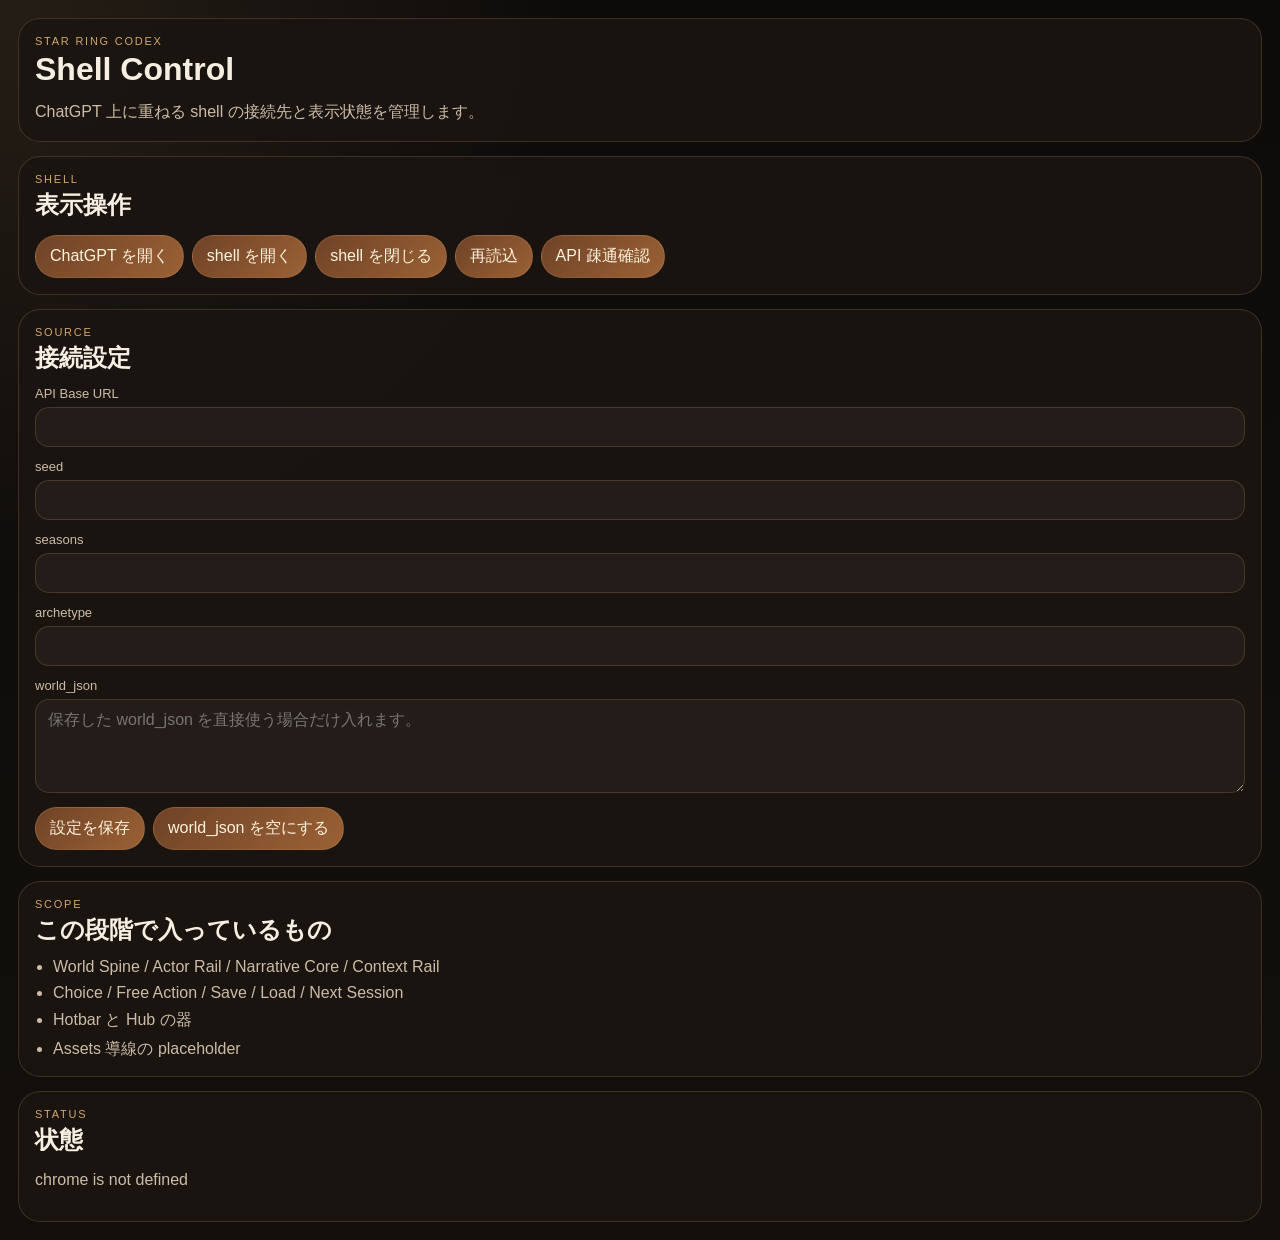
==== chrome_extension/sidepanel/sidepanel.html @ 5238eebb "add chrome shell and compact front api" ====
<!doctype html>
<html lang="ja">
  <head>
    <meta charset="utf-8">
    <meta name="viewport" content="width=device-width, initial-scale=1">
    <title>Star Ring Codex Panel</title>
    <link rel="stylesheet" href="./sidepanel.css">
  </head>
  <body>
    <main class="panel-shell">
      <header class="panel-header">
        <p class="eyebrow">Star Ring Codex</p>
        <h1>Shell Control</h1>
        <p class="lede">ChatGPT 上に重ねる shell の接続先と表示状態を管理します。</p>
      </header>

      <section class="card">
        <p class="card-eyebrow">Shell</p>
        <h2>表示操作</h2>
        <div class="action-row">
          <button id="open-chatgpt" type="button">ChatGPT を開く</button>
          <button id="show-shell" type="button">shell を開く</button>
          <button id="hide-shell" type="button">shell を閉じる</button>
          <button id="refresh-shell" type="button">再読込</button>
          <button id="ping-api" type="button">API 疎通確認</button>
        </div>
      </section>

      <form id="settings-form" class="card">
        <p class="card-eyebrow">Source</p>
        <h2>接続設定</h2>
        <label>
          <span>API Base URL</span>
          <input id="api-base-url" name="apiBaseUrl" type="url">
        </label>
        <label>
          <span>seed</span>
          <input id="seed" name="seed" type="number">
        </label>
        <label>
          <span>seasons</span>
          <input id="seasons" name="seasons" type="number">
        </label>
        <label>
          <span>archetype</span>
          <input id="archetype" name="archetype" type="text">
        </label>
        <label>
          <span>world_json</span>
          <textarea id="world-json" name="worldJson" rows="4" placeholder="保存した world_json を直接使う場合だけ入れます。"></textarea>
        </label>
        <div class="action-row">
          <button type="submit">設定を保存</button>
          <button id="clear-world-json" type="button">world_json を空にする</button>
        </div>
      </form>

      <section class="card">
        <p class="card-eyebrow">Scope</p>
        <h2>この段階で入っているもの</h2>
        <ul class="flat-list">
          <li>World Spine / Actor Rail / Narrative Core / Context Rail</li>
          <li>Choice / Free Action / Save / Load / Next Session</li>
          <li>Hotbar と Hub の器</li>
          <li>Assets 導線の placeholder</li>
        </ul>
      </section>

      <section class="card">
        <p class="card-eyebrow">Status</p>
        <h2>状態</h2>
        <p id="status-text" class="status-text">設定を読んでいます。</p>
        <div id="status-detail" class="status-detail"></div>
      </section>
    </main>
    <script src="./sidepanel.js" defer></script>
  </body>
  </html>
---- chrome_extension/sidepanel/sidepanel.css ----
:root {
  color-scheme: dark;
  --bg: #120f0c;
  --panel: #1b1512;
  --panel-soft: #241c18;
  --line: rgba(222, 185, 132, 0.18);
  --text: #f6eee1;
  --muted: #cdbca5;
  --accent: #d4a66a;
  --button: linear-gradient(135deg, #6f4327, #9b6135);
}

* {
  box-sizing: border-box;
}

body {
  margin: 0;
  min-height: 100vh;
  background:
    radial-gradient(circle at top left, rgba(212, 166, 106, 0.12), transparent 32%),
    linear-gradient(180deg, #0d0b0a, var(--bg));
  color: var(--text);
  font-family: "Segoe UI Variable", "Yu Gothic UI", "Hiragino Sans", sans-serif;
}

.panel-shell {
  display: grid;
  gap: 14px;
  padding: 18px;
}

.panel-header,
.card {
  border: 1px solid var(--line);
  border-radius: 22px;
  background: rgba(27, 21, 18, 0.92);
  padding: 16px;
}

.eyebrow,
.card-eyebrow {
  margin: 0;
  color: var(--accent);
  font-size: 11px;
  letter-spacing: 0.16em;
  text-transform: uppercase;
}

.panel-header h1,
.card h2 {
  margin: 4px 0 0;
}

.lede,
.status-text {
  margin: 10px 0 0;
  color: var(--muted);
  line-height: 1.7;
}

.status-detail {
  margin-top: 12px;
  display: grid;
  gap: 8px;
}

.status-detail__row {
  border: 1px solid var(--line);
  border-radius: 14px;
  padding: 10px 12px;
  background: var(--panel-soft);
  color: var(--muted);
  line-height: 1.6;
  word-break: break-word;
}

label {
  display: grid;
  gap: 6px;
  margin-top: 12px;
}

label span {
  color: var(--muted);
  font-size: 13px;
}

input,
textarea,
button {
  font: inherit;
}

input,
textarea {
  width: 100%;
  border: 1px solid var(--line);
  border-radius: 14px;
  padding: 10px 12px;
  background: var(--panel-soft);
  color: var(--text);
}

textarea {
  resize: vertical;
}

.action-row {
  display: flex;
  flex-wrap: wrap;
  gap: 8px;
  margin-top: 14px;
}

button {
  border: 1px solid var(--line);
  border-radius: 999px;
  padding: 10px 14px;
  background: var(--button);
  color: #fff3dd;
  cursor: pointer;
}

.flat-list {
  margin: 12px 0 0;
  padding-left: 18px;
  color: var(--muted);
}

.flat-list li + li {
  margin-top: 8px;
}
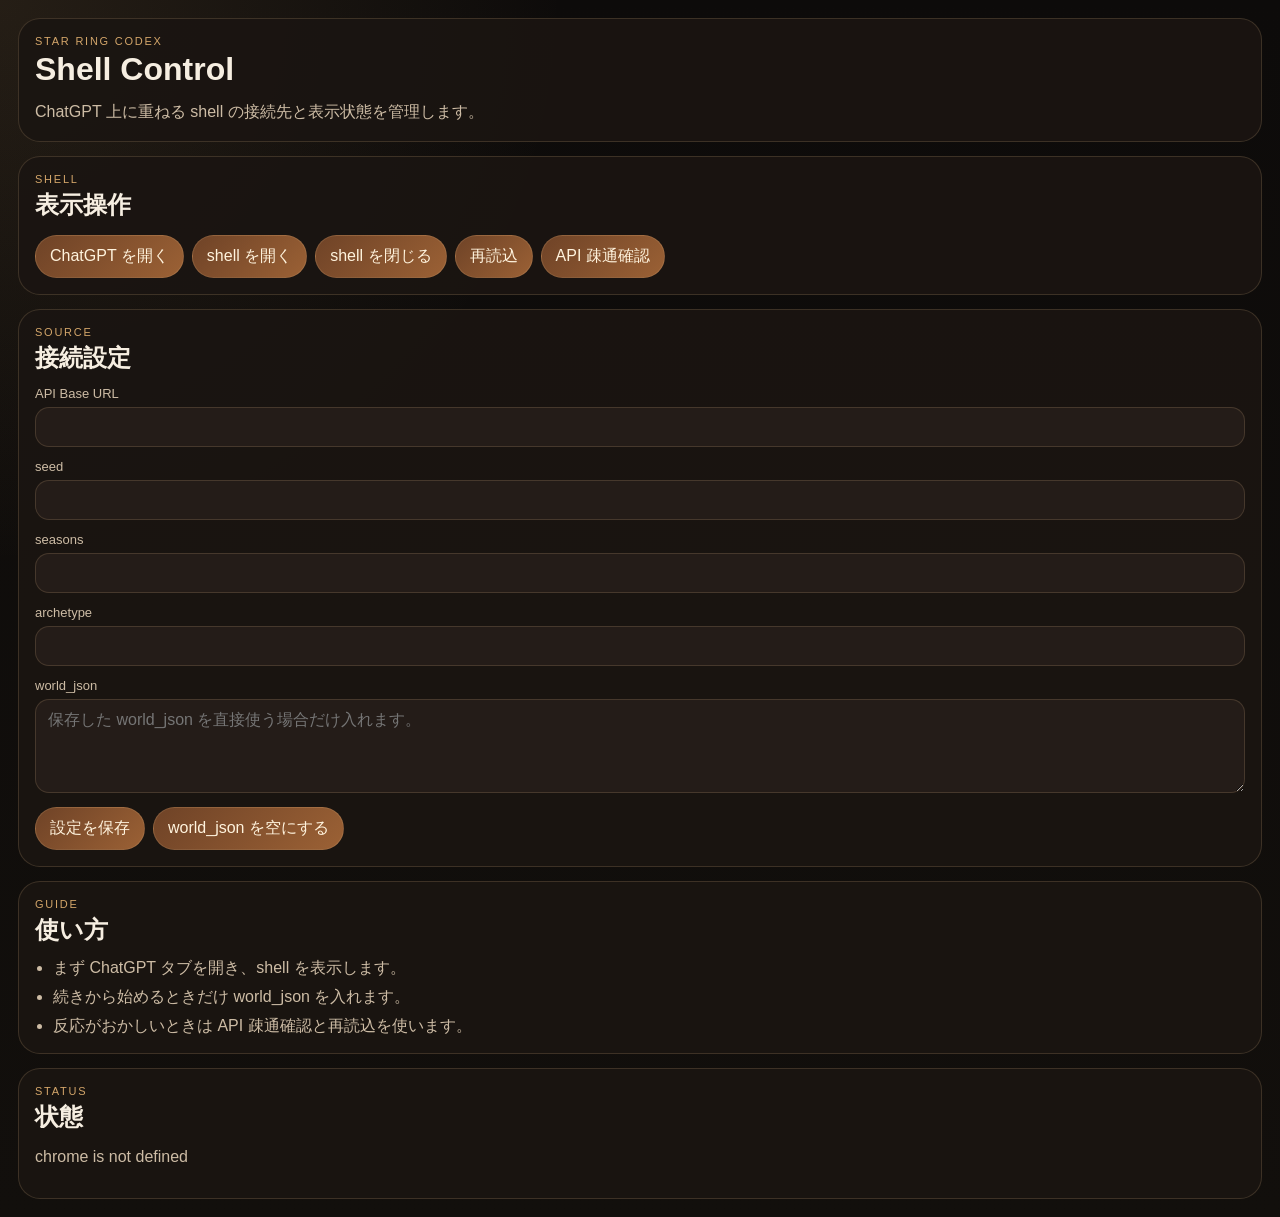
==== commit a48c0017: "Add genesis-driven starter flow and GPT publish tooling" ====
--- a/chrome_extension/sidepanel/sidepanel.html
+++ b/chrome_extension/sidepanel/sidepanel.html
@@ -3,7 +3,7 @@
   <head>
     <meta charset="utf-8">
     <meta name="viewport" content="width=device-width, initial-scale=1">
-    <title>Star Ring Codex Panel</title>
+    <title>Star Ring Codex 設定パネル</title>
     <link rel="stylesheet" href="./sidepanel.css">
   </head>
   <body>
@@ -56,13 +56,12 @@
       </form>
 
       <section class="card">
-        <p class="card-eyebrow">Scope</p>
-        <h2>この段階で入っているもの</h2>
+        <p class="card-eyebrow">Guide</p>
+        <h2>使い方</h2>
         <ul class="flat-list">
-          <li>World Spine / Actor Rail / Narrative Core / Context Rail</li>
-          <li>Choice / Free Action / Save / Load / Next Session</li>
-          <li>Hotbar と Hub の器</li>
-          <li>Assets 導線の placeholder</li>
+          <li>まず ChatGPT タブを開き、shell を表示します。</li>
+          <li>続きから始めるときだけ world_json を入れます。</li>
+          <li>反応がおかしいときは API 疎通確認と再読込を使います。</li>
         </ul>
       </section>
 
